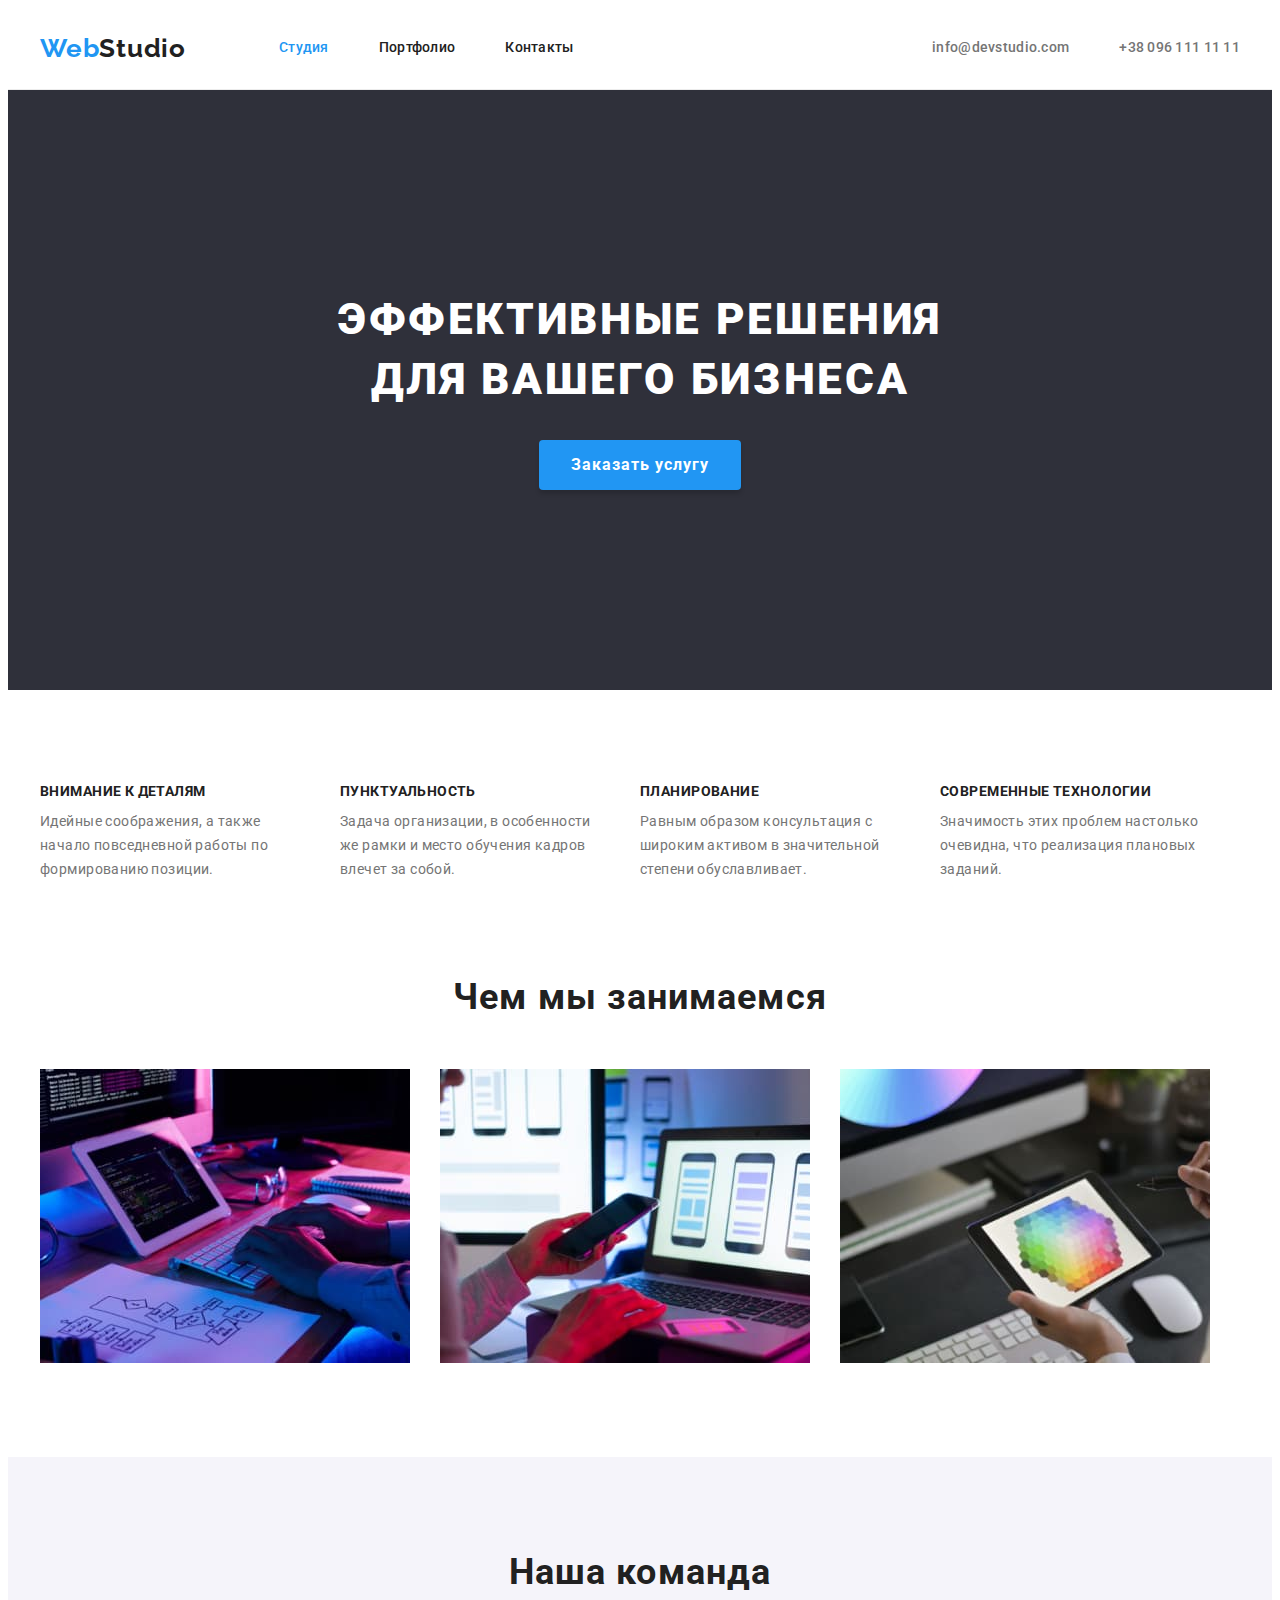
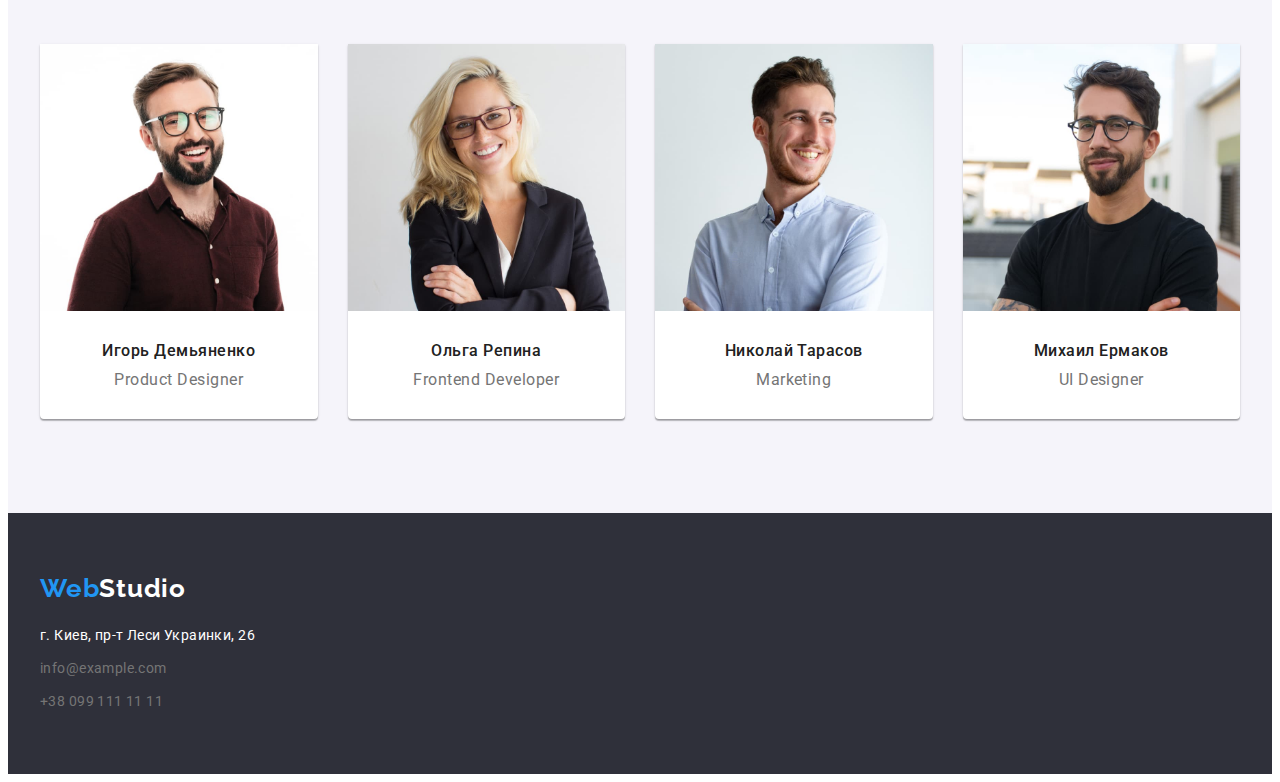
==== index.html @ cc7ea552 "скопійовано файли з минулої домашки" ====
<!DOCTYPE html>
<html lang="ru">

<head>
    <meta charset="UTF-8">
    <meta http-equiv="X-UA-Compatible" content="IE=edge">
    <meta name="viewport" content="width=device-width, initial-scale=1.0">
    <link rel="preconnect" href="https://fonts.googleapis.com">
    <link rel="preconnect" href="https://fonts.gstatic.com" crossorigin>
    <link href="https://fonts.googleapis.com/css2?family=Raleway:wght@700&family=Roboto:wght@400;500;700&display=swap" rel="stylesheet">
    <link rel="stylesheet" href="https://cdnjs.cloudflare.com/ajax/libs/modern-normalize/1.1.0/modern-normalize.min.css"
        integrity="sha512-wpPYUAdjBVSE4KJnH1VR1HeZfpl1ub8YT/NKx4PuQ5NmX2tKuGu6U/JRp5y+Y8XG2tV+wKQpNHVUX03MfMFn9Q=="
        crossorigin="anonymous" referrerpolicy="no-referrer" />
    <link rel="stylesheet" href="./css/styles.css">
    <title>Студия</title>
</head>

<body>
    <header class="header">
        <div class="container header-container">
            <nav class="header-nav">
                <a href="" class="header-logo logo">
                    <span class="logo-accent">Web</span>Studio
                </a>
                <ul class="header-nav-list list">
                    <li class="current"><a href="" class="header-link link">Студия</a></li>
                    <li class="nav-list-item"><a href="./portfolio.html" class="header-link link">Портфолио</a></li>
                    <li class="nav-list-item"><a href="" class="header-link link">Контакты</a></li>
                </ul>
            </nav>
            <ul class="header-list list">
                <li><a href="mailto:info@devstudio.com" class="header-email link">info@devstudio.com</a></li>
                <li><a href="tel:+380961111111" class="header-tel link">+38 096 111 11 11</a></li>
            </ul>
        </div>
    </header>
    <main>
        <section class="hero">
            <h1 class="hero-text">Эффективные решения для вашего бизнеса</h1>
            <button type="button" class="hero-btn">Заказать услугу</button>
        </section>
        <section class="features section">
            <div class="container">
                <h2 hidden>Особенности</h2>
                <ul class="features-list list">
                    <li class="feature-list-item">
                        <h3 class="feature-title">Внимание к деталям</h3>
                        <p class="feature-text">Идейные соображения, а также начало повседневной работы по формированию позиции.</p>
                    </li>
                    <li class="feature-list-item">
                        <h3 class="feature-title">Пунктуальность</h3>
                        <p class="feature-text">Задача организации, в особенности же рамки и место обучения кадров влечет за собой.</p>
                    </li>
                    <li class="feature-list-item">
                        <h3 class="feature-title">Планирование</h3>
                        <p class="feature-text">Равным образом консультация с широким активом в значительной степени обуславливает.</p>
                    </li>
                    <li class="feature-list-item">
                        <h3 class="feature-title">Современные технологии</h3>
                        <p class="feature-text">Значимость этих проблем настолько очевидна, что реализация плановых заданий.</p>
                    </li>
                </ul>
            </div>
        </section>
        <section class="work section">
            <div class="container">
                <h2 class="section-title">Чем мы занимаемся</h2>
                <ul class="work-list list">
                    <li class="work-list-item"><img src="./images/img.jpg" alt="Верстка" width="370" height="294"></li>
                    <li class="work-list-item"><img src="./images/img1.jpg" alt="Дизайн" width="370" height="294"></li>
                    <li class="work-list-item"><img src="./images/img2.jpg" alt="Внешнее оформление" width="370" height="294"></li>
                </ul>
            </div>
        </section>
        <section class="team section">
            <div class="container">
                <h2 class="section-title">Наша команда</h2>
                <ul class="team-list list">
                    <li class="team-list-item">
                        <img src="./images/img3.jpg" alt="Мужчина в очках и рубашке" width="270">
                        <div class="name">
                            <h3 class="team-member-name">Игорь Демьяненко</h3>
                            <p class="name-description" lang="en">Product Designer</p>
                        </div>
                    </li>
                    <li class="team-list-item">
                        <img src="./images/img4.jpg" alt="Женщина в очках" width="270">
                        <div class="name">
                            <h3 class="team-member-name">Ольга Репина</h3>
                            <p class="name-description" lang="en">Frontend Developer</p>
                        </div>
                    </li>
                    <li class="team-list-item">
                        <img src="./images/img5.jpg" alt="Мужчина в рубашке" width="270">
                        <div class="name">
                            <h3 class="team-member-name">Николай Тарасов</h3>
                            <p class="name-description" lang="en">Marketing</p>
                        </div>
                    </li>
                    <li class="team-list-item">
                        <img src="./images/img6.jpg" alt="Мужчина в очках и футболке" width="270">
                        <div class="name">
                            <h3 class="team-member-name">Михаил Ермаков</h3>
                            <p class="name-description" lang="en">UI Designer</p>
                        </div>
                    </li>
                </ul>
            </div>
        </section>
    </main>
    <footer class="footer">
        <div class="container">
            <a href="" class="footer-logo logo">
                <span class="logo-accent">Web</span>Studio
            </a>
            <address class="contacts-address">
                <ul class="contacts-list list">
                    <li class="contacts-item"><a href="https://goo.gl/maps/swwWG8n8bn1zcpLx5" target="_blank" rel="noopener nofollow noreferrer" class="address-link link">г. Киев, пр-т Леси Украинки, 26</a></li>
                    <li class="contacts-item"><a href="mailto:info@example.com" class="footer-email link">info@example.com</a></li>
                    <li class="contacts-item"><a href="tel:+380991111111" class="footer-tel link">+38 099 111 11 11</a></li>
                </ul>
            </address>
        </div>
    </footer>
</body>

</html>
---- css/styles.css ----
:root {
        --accent-color: #2196F3;
        --background-color:#2F303A;
        --main-text-color: #212121;
        --secondary-text-color: #757575;
    }
    html {
        line-height: 0;
    }
    h1, h2, h3, h4, h5, h6, p {
        margin: 0;
    }
    ul, ol {
        margin: 0;
        padding-left: 0;
    }
    button {
        cursor: pointer;
    }
    img {
        display: block;
        width: 100%;
        height: auto;
    }
    body {
        font-family: Roboto, sans-serif;
        color: var(--main-text-color);
    }
    .container {
        width: 1200px;
        padding-left: 15px;
        padding-right: 15px;
        margin: 0 auto;
       /* outline: 1px solid rgb(204, 21, 82);*/
    }
    .section {
        padding-top: 94px;
    }
    .section:not(.features) {
        padding-bottom: 94px;
    }
    .list {
        list-style: none;
        margin: 0;
        padding: 0;
    }
    .logo {
        font-family: 'Raleway', sans-serif;
        text-decoration: none;
        font-weight: 700;
        font-size: 26px;
        line-height: 1.19;
        letter-spacing: 0.03em;
    }
    /*------------------------HEADER------------------------*/
    .header-logo {
      color: inherit;
      margin-right: 93px;
    }
    .logo-accent {
        color: var(--accent-color);
    }
    .link {
        text-decoration: none;
    }
    .header {
        padding-top: 25px;
        padding-bottom: 25px;
        border-bottom: 1px solid #ececec;
    }
    .header-container {
        display: flex;
        align-items: center;
    }
    .header-nav {
        display: flex;
        align-items: center;
    }
    .header-nav-list {
        display: flex;
        align-items: center;
    }
    .header-nav-list > li:not(:last-child) {
        margin-right: 50px;
    }
    .header-list {
        display: flex;
        align-items: center;
        margin-left: auto;
    }
    .header-email {
        margin-right: 50px;
    }
    .header-link {
        color: inherit;
        font-weight: 500;
        font-size: 14px;
        line-height: 1.14;
        letter-spacing: 0.02em;
        padding-top: 32px;
        padding-bottom: 32px;
    }
    .current {
        color: var(--accent-color);
    }
    .header-link:hover,
    .header-link:focus {
        color: var(--accent-color);
    }
   .header-email,
   .header-tel {
        color: var(--secondary-text-color);
        font-weight: 500;
        font-size: 14px;
        line-height: 1.14;
        letter-spacing: 0.02em;
        padding-top: 32px;
        padding-bottom: 32px;
   }
   .header-email:hover,
   .header-tel:hover,
   .header-email:focus,
   .header-tel:focus {
       color: var(--accent-color);
   }
   /*------------------------HERO------------------------*/
   .hero {
       background-color: var(--background-color);
       padding-top: 200px;
       padding-bottom: 200px;
       text-align: center;
       
   }
   .hero-text {
        max-width: 696px;
        font-weight: 900;
        font-size: 44px;
        line-height: 1.36;
        letter-spacing: 0.06em;
        text-transform: uppercase;
        color: #ffffff; 
        margin-left: auto;
        margin-right: auto;
        margin-bottom: 30px;
   }
   .hero-btn {
        background: var(--accent-color);
        box-shadow: 0px 4px 4px rgba(0, 0, 0, 0.15);
        border-radius: 4px;
        letter-spacing: 0.06em;
        font-weight: 700;
        font-size: 16px;
        line-height: 1.9;
        font-family: inherit;
        color: #FFFFFF;
        border: none;
        padding: 10px 32px;
   }
   /*------------------------FEATURES------------------------*/
    .features-list {
        display: flex;
   }
   .feature-list-item {
       width: 270px;
   }
   .feature-list-item:not(:last-child) {
        margin-right: 30px;
   }
   .feature-title {
        font-size: 14px;
        line-height: 1.14;
        letter-spacing: 0.03em;
        text-transform: uppercase;
        margin-bottom: 10px;
   }
   .feature-text {
        font-size: 14px;
        line-height: 1.71;
        letter-spacing: 0.03em;
        color: var(--secondary-text-color);
   }
   /*------------------------WORK------------------------*/
   .work-list {
       display: flex;
   }
   .work-list-item:not(:last-child) {
       margin-right: 30px;
   }
   /*------------------------TEAM------------------------*/
   .team {
       background-color: #F5F4FA;;
   }
   .section-title {
        font-size: 36px;
        line-height: 1.2;
        text-align: center;
        letter-spacing: 0.03em;
        margin-bottom: 50px;
   }
   .team-list {
       display: flex;
   }
    .team-list-item {
        background-color: #ffffff;
        box-shadow: 0px 1px 3px rgba(0, 0, 0, 0.12), 0px 1px 1px rgba(0, 0, 0, 0.14), 0px 2px 1px rgba(0, 0, 0, 0.2);
        border-radius: 0px 0px 4px 4px;
    }
    .team-list-item:not(:last-child) {
        margin-right: 30px;
    }
    .name {
        padding-top: 30px;
        padding-bottom: 30px;
        text-align: center;
    }
   .team-member-name {
        font-weight: 500;
        font-size: 16px;
        line-height: 1.19;
        letter-spacing: 0.03em;
        margin-bottom: 10px;
   }
   .name-description {
        font-size: 16px;
        line-height: 1.19;
        letter-spacing: 0.03em;
        color: var(--secondary-text-color);
   }
    /*------------------------FOOTER------------------------*/
   .footer {
       background-color: var(--background-color);
       padding-top: 60px;
       padding-bottom: 60px;
   }
   .footer-logo {
        display: inline-block;
        color: #ffffff;
       margin-bottom: 20px;
   }
   .contacts-item:not(:last-child) {
    margin-bottom: 9px;
   }
   .contacts-address {
    font-style: normal;
   }
   .address-link {
        font-size: 14px;
        line-height: 1.7;
        letter-spacing: 0.03em;
        color: #FFFFFF;
   }
   .footer-email,
   .footer-tel {
        font-size: 14px;
        line-height: 1.7;
        letter-spacing: 0.03em;
        color: var(--secondary-text-color);
   }
   .address-link:hover, .address-link:focus,
   .footer-email:hover, .footer-email:focus,
   .footer-tel:hover, .footer-tel:focus {
       color: var(--accent-color);
   }
  /*------------------------PORTFOLIO------------------------*/
    .filter-list {
        display: flex;
        justify-content: center;
        margin-bottom: 50px;
    }
    .filter-list-item:not(:last-child) {
        margin-right: 8px;
    }
   .filter-btn {
        background-color: #F5F4FA;;
        box-shadow: 0px 3px 1px rgba(0, 0, 0, 0.1), 0px 1px 2px rgba(0, 0, 0, 0.08), 0px 2px 2px rgba(0, 0, 0, 0.12);
        border-radius: 4px;
        border: 0;
        font-family: inherit;
        font-weight: 500;
        font-size: 16px;
        line-height: 1.62;
        text-align: center;
        letter-spacing: 0.03em;
        color: var(--main-text-color);
        cursor: pointer;
        padding: 6px 22px;
    }
    .filter-btn:hover,
    .filter-btn:focus {
        background-color: var(--accent-color);
        color: #ffffff;
    }
    .examples-list {
        display: flex;
        flex-wrap: wrap;
        margin-right: -30px;
        margin-bottom: -30px;
    }
    .examples-list-item {
        background: #FFFFFF;
        border-bottom: 1px solid #EEEEEE;
        margin-right: 30px;
        margin-bottom: 30px;
    }
    .example-container {
        padding: 20px 24px;
    }
    .example-title {
        font-size: 18px;
        line-height: 2;
        letter-spacing: 0.06em;
        margin-bottom: 4px;
    }
    .example-text {
        font-size: 16px;
        line-height: 1.88;
        letter-spacing: 0.03em;
        color: var(--secondary-text-color);
    }
   .example-link {
       color: inherit;
   }
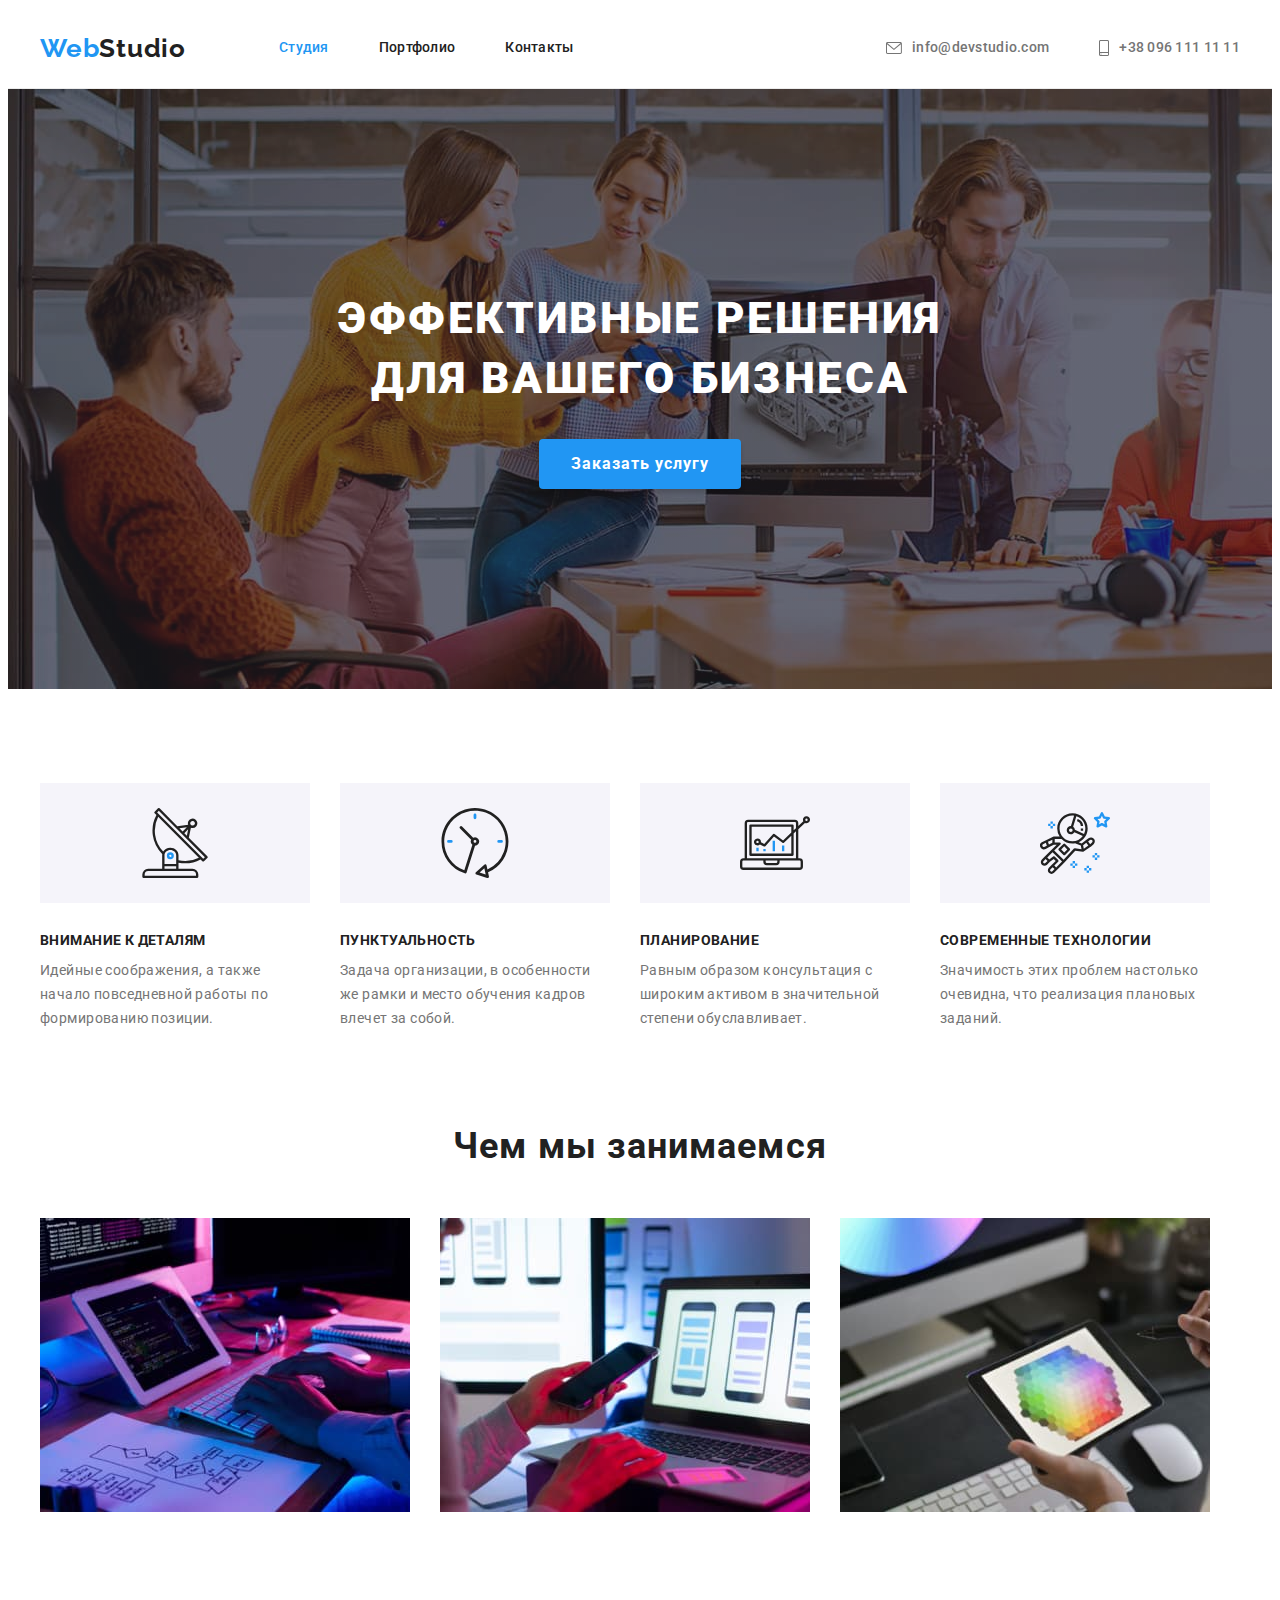
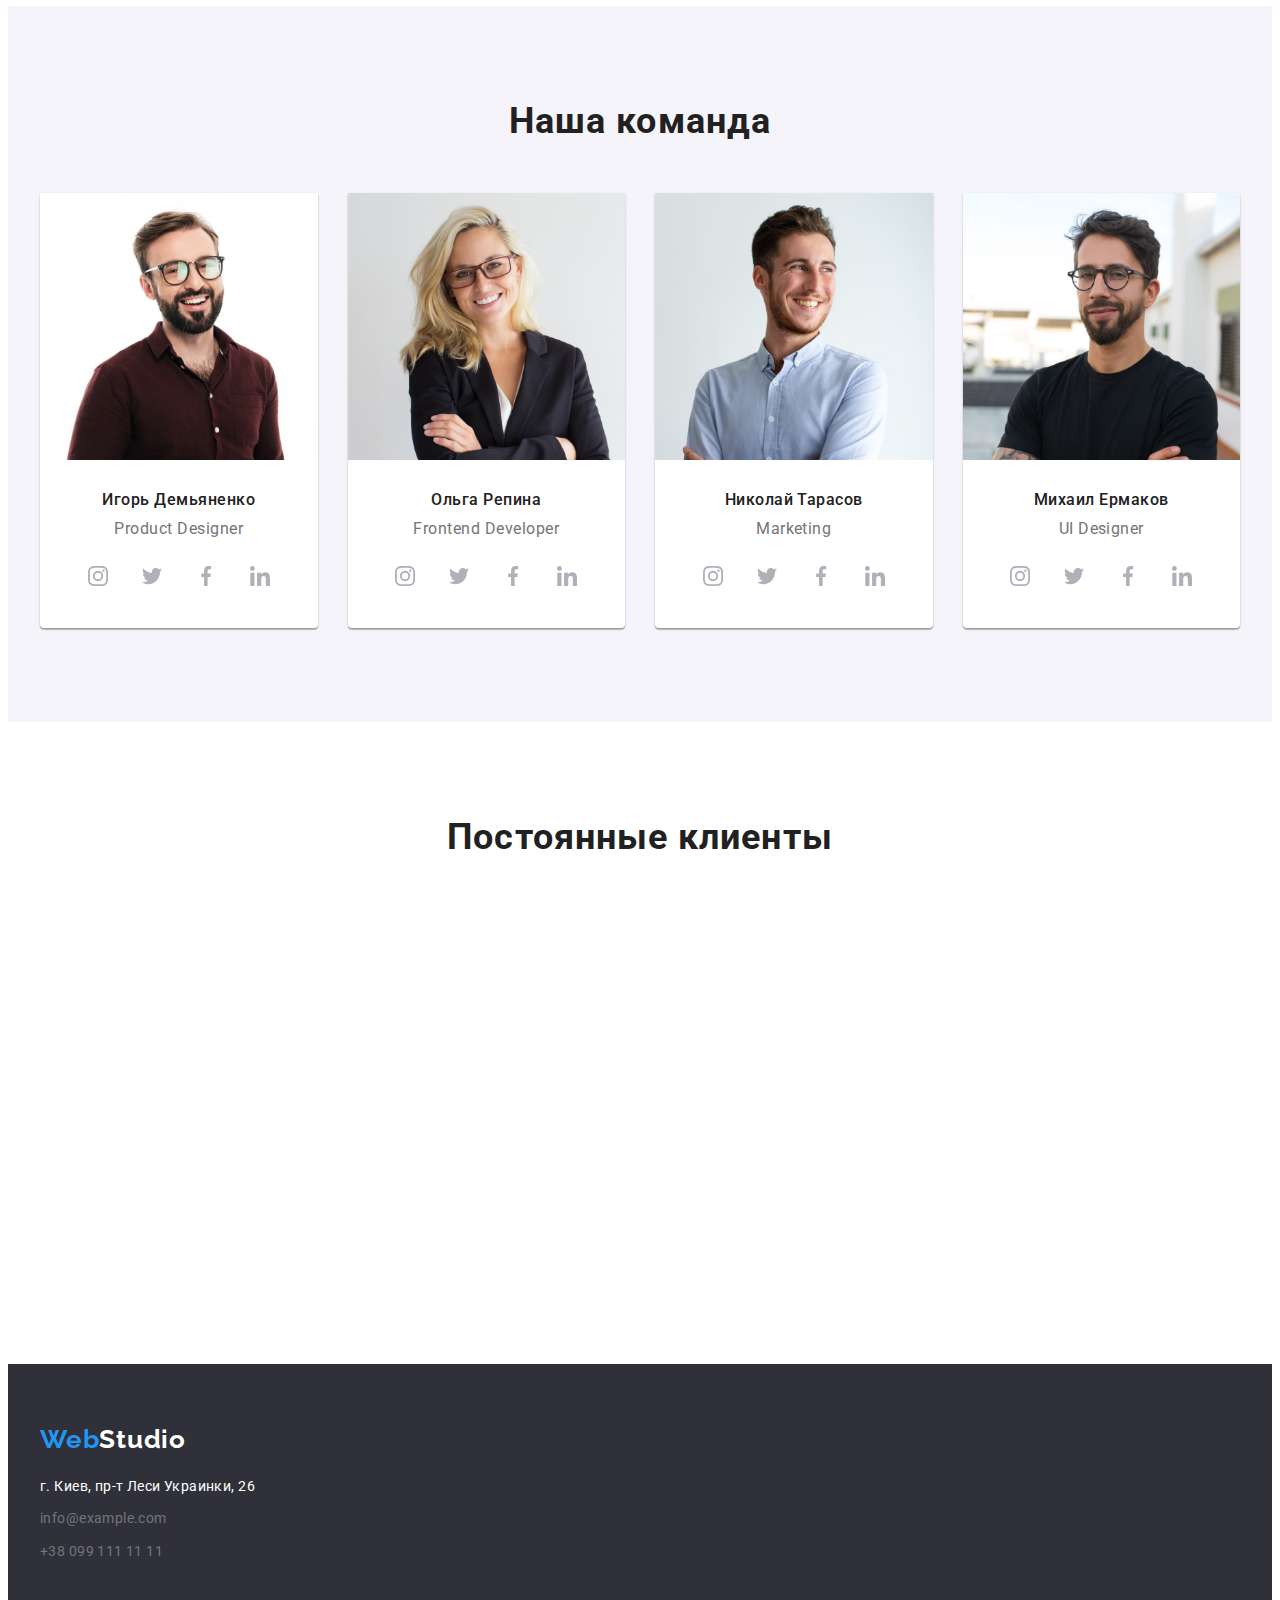
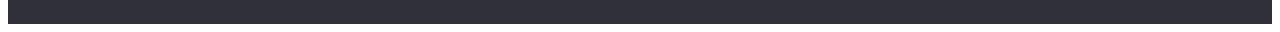
==== commit 560a28a5: "додано іконки" ====
--- a/index.html
+++ b/index.html
@@ -29,8 +29,15 @@
                 </ul>
             </nav>
             <ul class="header-list list">
-                <li><a href="mailto:info@devstudio.com" class="header-email link">info@devstudio.com</a></li>
-                <li><a href="tel:+380961111111" class="header-tel link">+38 096 111 11 11</a></li>
+                <li class="header-list-item"><a href="mailto:info@devstudio.com" class="header-email link">
+                    <svg class="header-list-icon" width="16" height="12">
+                        <use href="./images/symbol-defs.svg#envelope"></use>
+                    </svg>
+                    info@devstudio.com</a></li>
+                <li class="header-list-item"><a href="tel:+380961111111" class="header-tel link">
+                    <svg class="header-list-icon" width="10" height="16">
+                        <use href="./images/symbol-defs.svg#smartphone"></use>
+                    </svg>+38 096 111 11 11</a></li>
             </ul>
         </div>
     </header>
@@ -44,18 +51,38 @@
                 <h2 hidden>Особенности</h2>
                 <ul class="features-list list">
                     <li class="feature-list-item">
+                        <div class="feature-thumb">
+                            <svg class="feature-icon" width="70" height="70">
+                                <use href="./images/symbol-defs.svg#antenna"></use>
+                            </svg>
+                        </div>
                         <h3 class="feature-title">Внимание к деталям</h3>
                         <p class="feature-text">Идейные соображения, а также начало повседневной работы по формированию позиции.</p>
                     </li>
                     <li class="feature-list-item">
+                        <div class="feature-thumb">
+                            <svg class="feature-icon" width="70" height="70">
+                                <use href="./images/symbol-defs.svg#clock"></use>
+                            </svg>
+                        </div>
                         <h3 class="feature-title">Пунктуальность</h3>
                         <p class="feature-text">Задача организации, в особенности же рамки и место обучения кадров влечет за собой.</p>
                     </li>
                     <li class="feature-list-item">
+                        <div class="feature-thumb">
+                            <svg class="feature-icon" width="70" height="70">
+                                <use href="./images/symbol-defs.svg#diagram"></use>
+                            </svg>
+                        </div>
                         <h3 class="feature-title">Планирование</h3>
                         <p class="feature-text">Равным образом консультация с широким активом в значительной степени обуславливает.</p>
                     </li>
                     <li class="feature-list-item">
+                        <div class="feature-thumb">
+                            <svg class="feature-icon" width="70" height="70">
+                                <use href="./images/symbol-defs.svg#astronaut"></use>
+                            </svg>
+                        </div>
                         <h3 class="feature-title">Современные технологии</h3>
                         <p class="feature-text">Значимость этих проблем настолько очевидна, что реализация плановых заданий.</p>
                     </li>
@@ -81,6 +108,36 @@
                         <div class="name">
                             <h3 class="team-member-name">Игорь Демьяненко</h3>
                             <p class="name-description" lang="en">Product Designer</p>
+                            <ul class="social-links list">
+                                <li class="social-links-item">
+                                    <a href="https://www.instagram.com/" class="social-link" target="_blank">
+                                        <svg class="social-link-icon" width="20" height="20">
+                                            <use href="./images/symbol-defs.svg#instagram"></use>
+                                        </svg>
+                                    </a>
+                                </li>
+                                <li class="social-links-item">
+                                    <a href="https://twitter.com/" class="social-link" target="_blank">
+                                        <svg class="social-link-icon" width="20" height="20">
+                                            <use href="./images/symbol-defs.svg#twitter"></use>
+                                        </svg>
+                                    </a>
+                                </li>
+                                <li class="social-links-item">
+                                    <a href="https://www.facebook.com/" class="social-link" target="_blank">
+                                        <svg class="social-link-icon" width="20" height="20">
+                                            <use href="./images/symbol-defs.svg#facebook"></use>
+                                        </svg>
+                                    </a>
+                                </li>
+                                <li class="social-links-item">
+                                    <a href="https://www.linkedin.com/" class="social-link" target="_blank">
+                                        <svg class="social-link-icon" width="20" height="20">
+                                            <use href="./images/symbol-defs.svg#linkedin"></use>
+                                        </svg>
+                                    </a>
+                                </li>
+                            </ul>
                         </div>
                     </li>
                     <li class="team-list-item">
@@ -88,6 +145,36 @@
                         <div class="name">
                             <h3 class="team-member-name">Ольга Репина</h3>
                             <p class="name-description" lang="en">Frontend Developer</p>
+                            <ul class="social-links list">
+                                <li class="social-links-item">
+                                    <a href="https://www.instagram.com/" class="social-link" target="_blank">
+                                        <svg class="social-link-icon" width="20" height="20">
+                                            <use href="./images/symbol-defs.svg#instagram"></use>
+                                        </svg>
+                                    </a>
+                                </li>
+                                <li class="social-links-item">
+                                    <a href="https://twitter.com/" class="social-link" target="_blank">
+                                        <svg class="social-link-icon" width="20" height="20">
+                                            <use href="./images/symbol-defs.svg#twitter"></use>
+                                        </svg>
+                                    </a>
+                                </li>
+                                <li class="social-links-item">
+                                    <a href="https://www.facebook.com/" class="social-link" target="_blank">
+                                        <svg class="social-link-icon" width="20" height="20">
+                                            <use href="./images/symbol-defs.svg#facebook"></use>
+                                        </svg>
+                                    </a>
+                                </li>
+                                <li class="social-links-item">
+                                    <a href="https://www.linkedin.com/" class="social-link" target="_blank">
+                                        <svg class="social-link-icon" width="20" height="20">
+                                            <use href="./images/symbol-defs.svg#linkedin"></use>
+                                        </svg>
+                                    </a>
+                                </li>
+                            </ul>
                         </div>
                     </li>
                     <li class="team-list-item">
@@ -95,6 +182,36 @@
                         <div class="name">
                             <h3 class="team-member-name">Николай Тарасов</h3>
                             <p class="name-description" lang="en">Marketing</p>
+                            <ul class="social-links list">
+                                <li class="social-links-item">
+                                    <a href="https://www.instagram.com/" class="social-link" target="_blank">
+                                        <svg class="social-link-icon" width="20" height="20">
+                                            <use href="./images/symbol-defs.svg#instagram"></use>
+                                        </svg>
+                                    </a>
+                                </li>
+                                <li class="social-links-item">
+                                    <a href="https://twitter.com/" class="social-link" target="_blank">
+                                        <svg class="social-link-icon" width="20" height="20">
+                                            <use href="./images/symbol-defs.svg#twitter"></use>
+                                        </svg>
+                                    </a>
+                                </li>
+                                <li class="social-links-item">
+                                    <a href="https://www.facebook.com/" class="social-link" target="_blank">
+                                        <svg class="social-link-icon" width="20" height="20">
+                                            <use href="./images/symbol-defs.svg#facebook"></use>
+                                        </svg>
+                                    </a>
+                                </li>
+                                <li class="social-links-item">
+                                    <a href="https://www.linkedin.com/" class="social-link" target="_blank">
+                                        <svg class="social-link-icon" width="20" height="20">
+                                            <use href="./images/symbol-defs.svg#linkedin"></use>
+                                        </svg>
+                                    </a>
+                                </li>
+                            </ul>
                         </div>
                     </li>
                     <li class="team-list-item">
@@ -102,7 +219,86 @@
                         <div class="name">
                             <h3 class="team-member-name">Михаил Ермаков</h3>
                             <p class="name-description" lang="en">UI Designer</p>
-                        </div>
+                            <ul class="social-links list">
+                                <li class="social-links-item">
+                                    <a href="https://www.instagram.com/" class="social-link" target="_blank">
+                                        <svg class="social-link-icon" width="20" height="20">
+                                            <use href="./images/symbol-defs.svg#instagram"></use>
+                                        </svg>
+                                    </a>
+                                </li>
+                                <li class="social-links-item">
+                                    <a href="https://twitter.com/" class="social-link" target="_blank">
+                                        <svg class="social-link-icon" width="20" height="20">
+                                            <use href="./images/symbol-defs.svg#twitter"></use>
+                                        </svg>
+                                    </a>
+                                </li>
+                                <li class="social-links-item">
+                                    <a href="https://www.facebook.com/" class="social-link" target="_blank">
+                                        <svg class="social-link-icon" width="20" height="20">
+                                            <use href="./images/symbol-defs.svg#facebook"></use>
+                                        </svg>
+                                    </a>
+                                </li>
+                                <li class="social-links-item">
+                                    <a href="https://www.linkedin.com/" class="social-link" target="_blank">
+                                        <svg class="social-link-icon" width="20" height="20">
+                                            <use href="./images/symbol-defs.svg#linkedin"></use>
+                                        </svg>
+                                    </a>
+                                </li>
+                            </ul>
+                        </div>
+                    </li>
+                </ul>
+            </div>
+        </section>
+        <section class="clients section">
+            <div class="container">
+                <h2 class="section-title">Постоянные клиенты</h2>
+                <ul class="clients-list list">
+                    <li class="client-list-item">
+                        <a href="" class="client-link">
+                            <svg class="client-logo" width="106" height="60">
+                                <use href="./images/symbol-defs.svg#logo1"></use>
+                            </svg>
+                        </a>
+                    </li>
+                    <li class="client-list-item">
+                        <a href="" class="client-link">
+                            <svg class="client-logo" width="106" height="60">
+                                <use href="./images/symbol-defs.svg#logo2"></use>
+                            </svg>
+                        </a>
+                    </li>
+                    <li class="client-list-item">
+                        <a href="" class="client-link">
+                            <svg class="client-logo" width="106" height="60">
+                                <use href="./images/symbol-defs.svg#logo3"></use>
+                            </svg>
+                        </a>
+                    </li>
+                    <li class="client-list-item">
+                        <a href="" class="client-link">
+                            <svg class="client-logo" width="106" height="60">
+                                <use href="./images/symbol-defs.svg#logo4"></use>
+                            </svg>
+                        </a>
+                    </li>
+                    <li class="client-list-item">
+                        <a href="" class="client-link">
+                            <svg class="client-logo" width="106" height="60">
+                                <use href="./images/symbol-defs.svg#logo5"></use>
+                            </svg>
+                        </a>
+                    </li>
+                    <li class="client-list-item">
+                        <a href="" class="client-link">
+                            <svg class="client-logo" width="106" height="60">
+                                <use href="./images/symbol-defs.svg#logo6"></use>
+                            </svg>
+                        </a>
                     </li>
                 </ul>
             </div>
--- a/css/styles.css
+++ b/css/styles.css
@@ -64,8 +64,6 @@
         text-decoration: none;
     }
     .header {
-        padding-top: 25px;
-        padding-bottom: 25px;
         border-bottom: 1px solid #ececec;
     }
     .header-container {
@@ -87,9 +85,6 @@
         display: flex;
         align-items: center;
         margin-left: auto;
-    }
-    .header-email {
-        margin-right: 50px;
     }
     .header-link {
         color: inherit;
@@ -107,8 +102,14 @@
     .header-link:focus {
         color: var(--accent-color);
     }
+    .header-list-item:not(:last-child) {
+        margin-right: 50px;
+    }
    .header-email,
    .header-tel {
+        display: flex;
+        align-items: center;
+        justify-content: center;
         color: var(--secondary-text-color);
         font-weight: 500;
         font-size: 14px;
@@ -123,13 +124,22 @@
    .header-tel:focus {
        color: var(--accent-color);
    }
+   .header-list-icon {
+        margin-right: 10px;
+        fill: currentColor;
+   }
+   
    /*------------------------HERO------------------------*/
    .hero {
        background-color: var(--background-color);
+       background-image: 
+       linear-gradient(rgba(47, 48, 58, 0.4),rgba(47, 48, 58, 0.4)),
+       url(../images/hero-image.jpg);
+       max-width: 1600px;
        padding-top: 200px;
        padding-bottom: 200px;
        text-align: center;
-       
+       margin: 0 auto;
    }
    .hero-text {
         max-width: 696px;
@@ -166,11 +176,16 @@
    .feature-list-item:not(:last-child) {
         margin-right: 30px;
    }
+   .feature-thumb {
+        padding: 25px 100px;
+        background-color: #F5F4FA;
+   }
    .feature-title {
         font-size: 14px;
         line-height: 1.14;
         letter-spacing: 0.03em;
         text-transform: uppercase;
+        margin-top: 30px;
         margin-bottom: 10px;
    }
    .feature-text {
@@ -225,6 +240,34 @@
         line-height: 1.19;
         letter-spacing: 0.03em;
         color: var(--secondary-text-color);
+        margin-bottom: 16px;
+   }
+   .social-links {
+        display: flex;
+        justify-content: center;
+   }
+   .social-links-item {
+        width: 44px;
+        height: 44px;
+   }
+   .social-links-item:not(:last-child) {
+        margin-right: 10px;
+   }
+   .social-link {
+        display: flex;
+        width: 100%;
+        height: 100%;
+        border-radius: 50%;
+        color: #AFB1B8;
+        align-items: center;
+        justify-content: center;
+   }
+   .social-link:hover, .social-link:focus {
+        background-color: #2196F3;
+        color: #FFFFFF;
+   }
+   .social-link-icon {
+        fill: currentColor;
    }
     /*------------------------FOOTER------------------------*/
    .footer {
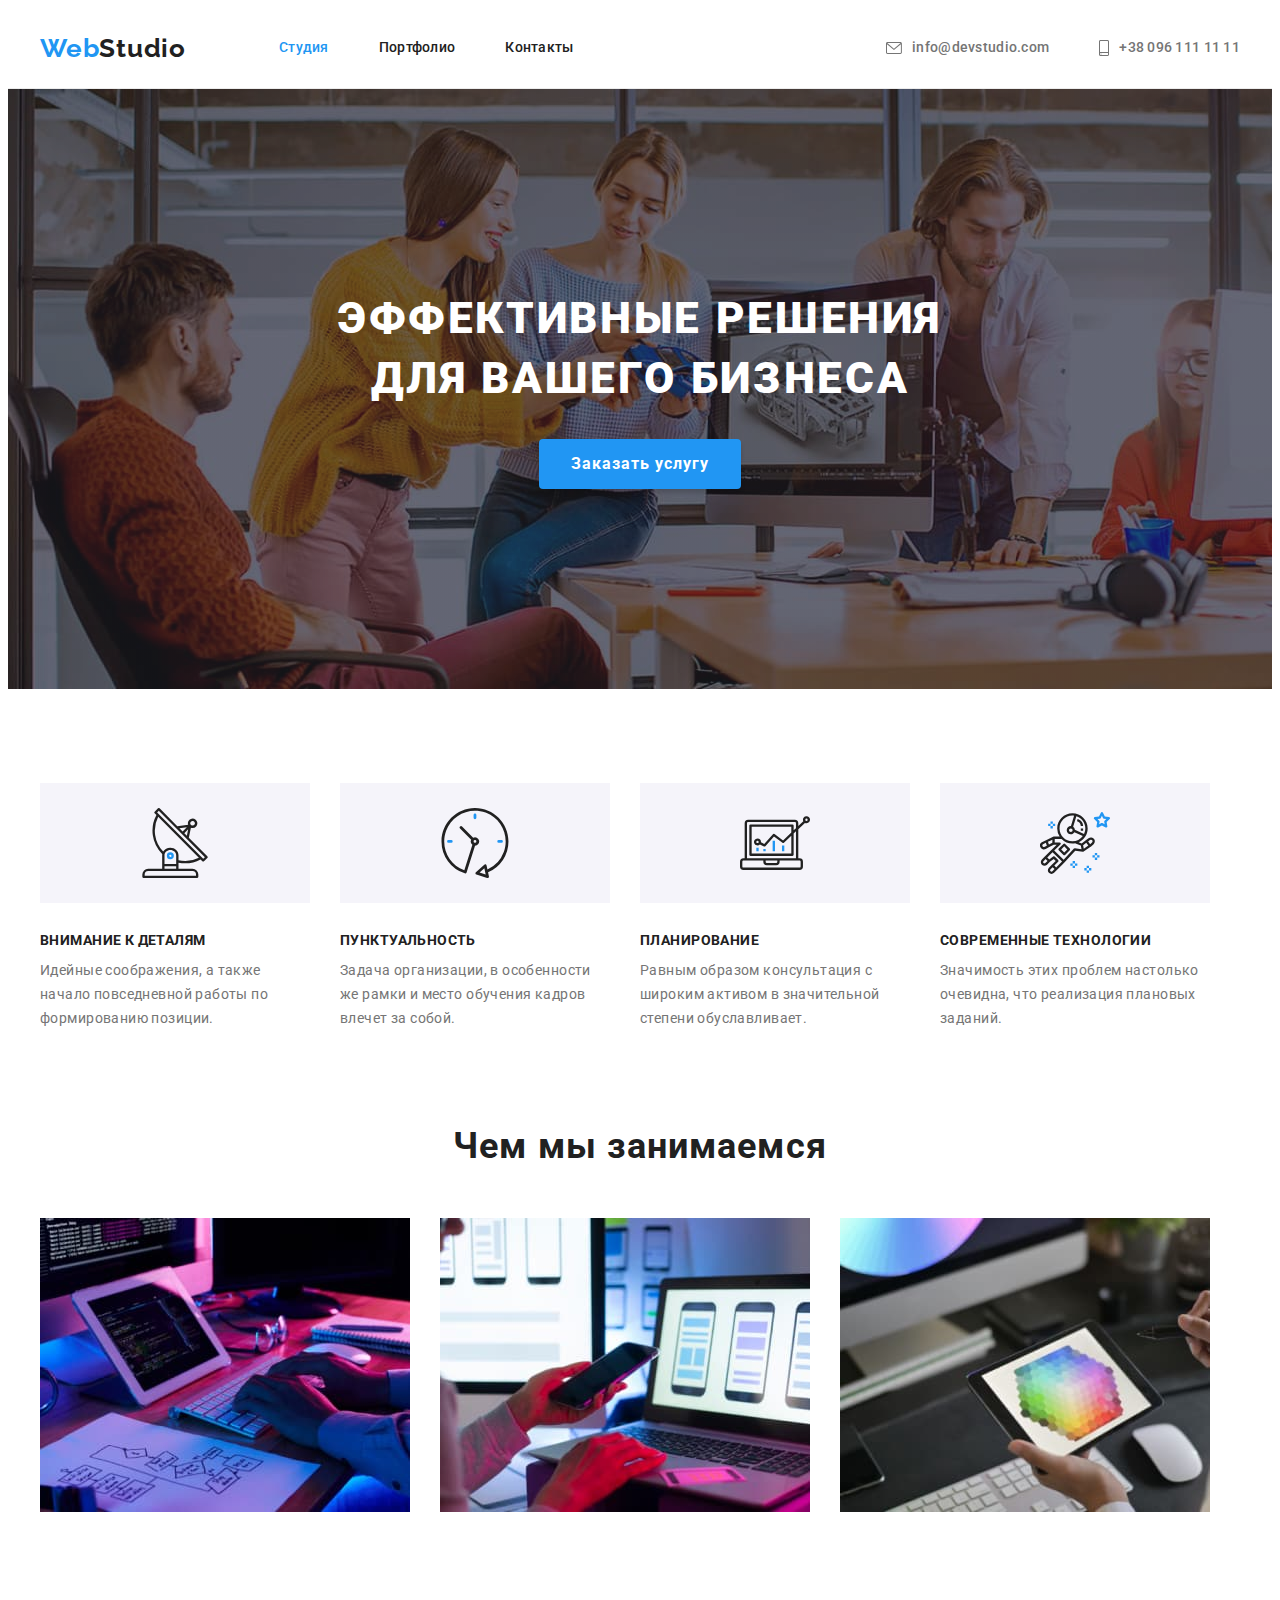
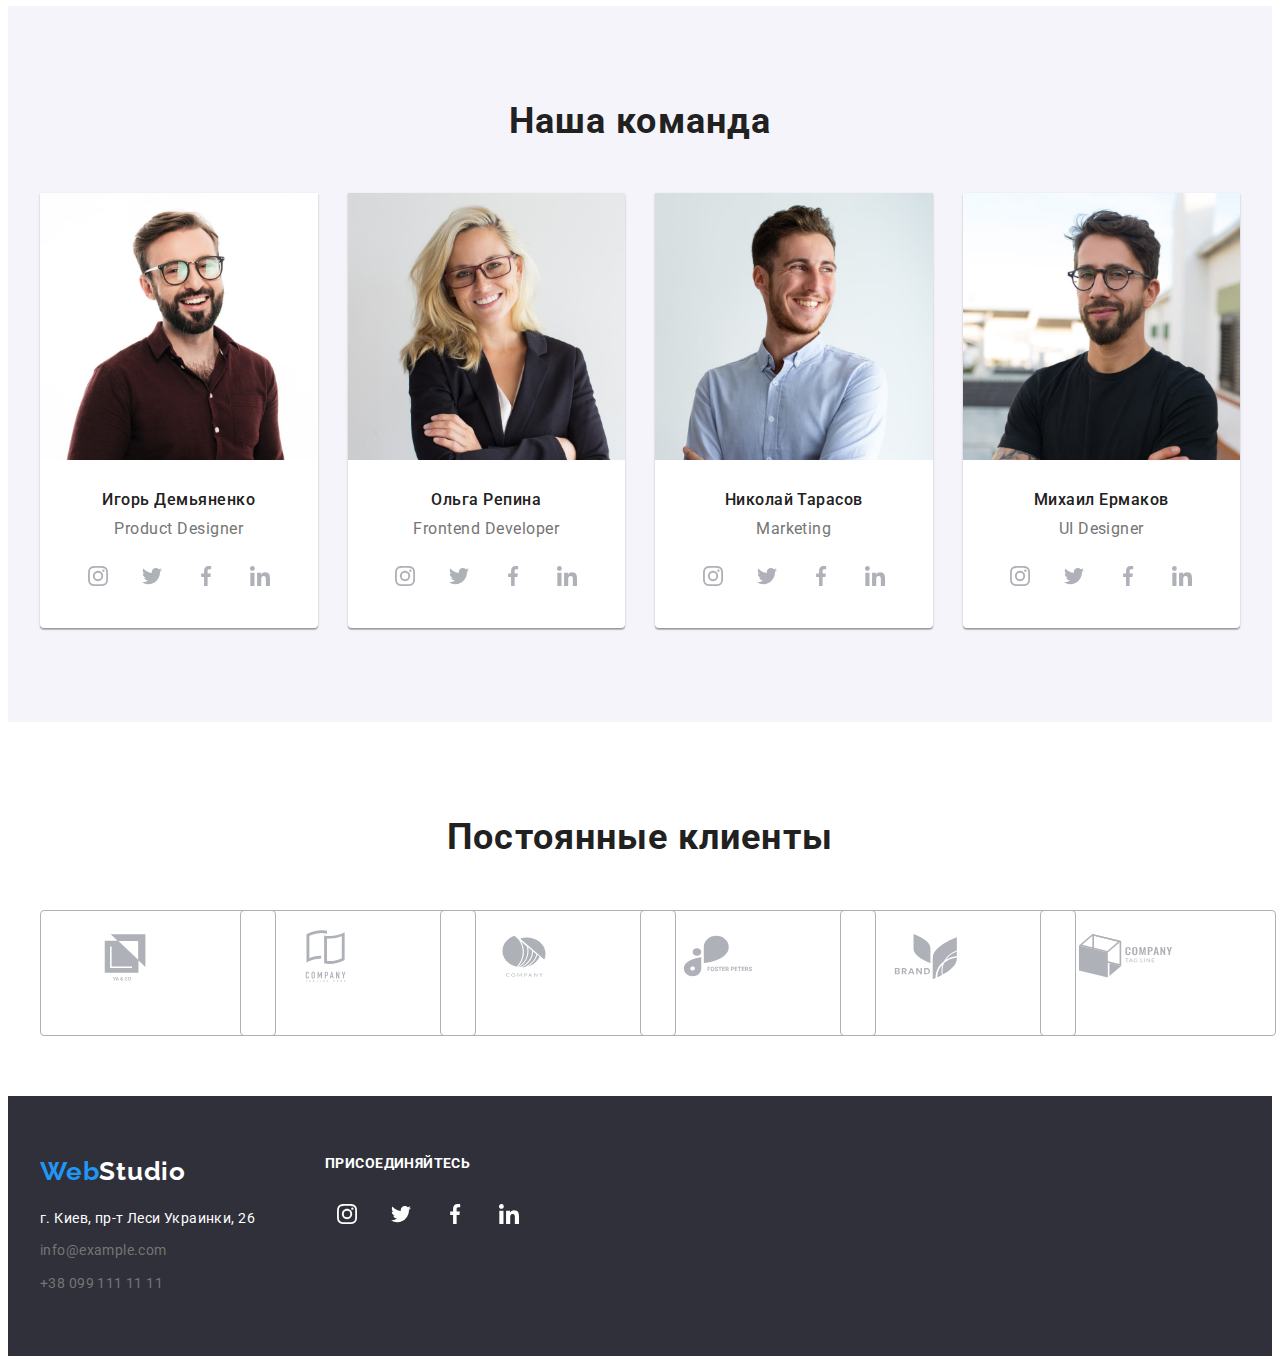
==== commit f858bba3: "Завершення сторінки студія" ====
--- a/index.html
+++ b/index.html
@@ -305,17 +305,52 @@
         </section>
     </main>
     <footer class="footer">
-        <div class="container">
-            <a href="" class="footer-logo logo">
-                <span class="logo-accent">Web</span>Studio
-            </a>
-            <address class="contacts-address">
-                <ul class="contacts-list list">
-                    <li class="contacts-item"><a href="https://goo.gl/maps/swwWG8n8bn1zcpLx5" target="_blank" rel="noopener nofollow noreferrer" class="address-link link">г. Киев, пр-т Леси Украинки, 26</a></li>
-                    <li class="contacts-item"><a href="mailto:info@example.com" class="footer-email link">info@example.com</a></li>
-                    <li class="contacts-item"><a href="tel:+380991111111" class="footer-tel link">+38 099 111 11 11</a></li>
-                </ul>
-            </address>
+        <div class="footer-box container">
+            <div class="contacts-container">
+                <a href="" class="footer-logo logo">
+                    <span class="logo-accent">Web</span>Studio
+                </a>
+                <address class="contacts-address">
+                    <ul class="contacts-list list">
+                        <li class="contacts-item"><a href="https://goo.gl/maps/swwWG8n8bn1zcpLx5" target="_blank" rel="noopener nofollow noreferrer" class="address-link link">г. Киев, пр-т Леси Украинки, 26</a></li>
+                        <li class="contacts-item"><a href="mailto:info@example.com" class="footer-email link">info@example.com</a></li>
+                        <li class="contacts-item"><a href="tel:+380991111111" class="footer-tel link">+38 099 111 11 11</a></li>
+                    </ul>
+                </address>
+            </div>
+            <div class="join-container">
+                <p class="join-caption">присоединяйтесь</p>
+                <ul class="social-links list">
+                    <li class="social-links-item">
+                        <a href="" class="social-link join-social-link">
+                            <svg class="social-link-icon" width="20" height="20">
+                                <use href="./images/symbol-defs.svg#instagram"></use>
+                            </svg>
+                        </a>
+                    </li>
+                    <li class="social-links-item">
+                        <a href="" class="social-link join-social-link">
+                            <svg class="social-link-icon" width="20" height="20">
+                                <use href="./images/symbol-defs.svg#twitter"></use>
+                            </svg>
+                        </a>
+                    </li>
+                    <li class="social-links-item">
+                        <a href="" class="social-link join-social-link">
+                            <svg class="social-link-icon" width="20" height="20">
+                                <use href="./images/symbol-defs.svg#facebook"></use>
+                            </svg>
+                        </a>
+                    </li>
+                    <li class="social-links-item ">
+                        <a href="" class="social-link join-social-link">
+                            <svg class="social-link-icon" width="20" height="20">
+                                <use href="./images/symbol-defs.svg#linkedin"></use>
+                            </svg>
+                        </a>
+                    </li>
+                </ul>
+            </div>
         </div>
     </footer>
 </body>
--- a/css/styles.css
+++ b/css/styles.css
@@ -3,6 +3,7 @@
         --background-color:#2F303A;
         --main-text-color: #212121;
         --secondary-text-color: #757575;
+        --main-icon-color: #AFB1B8;
     }
     html {
         line-height: 0;
@@ -258,7 +259,7 @@
         width: 100%;
         height: 100%;
         border-radius: 50%;
-        color: #AFB1B8;
+        color: var(--main-icon-color);
         align-items: center;
         justify-content: center;
    }
@@ -269,12 +270,46 @@
    .social-link-icon {
         fill: currentColor;
    }
+    /*------------------------CLIENTS------------------------*/
+    .clients-list {
+        display: flex;
+    }
+    .client-list-item {
+        width: 170px;
+        height: 92px;
+    }
+    .client-list-item:not(:last-child) {
+        margin-right: 30px;
+    }
+    
+    .client-link {
+        display: inline-block;
+        width: 100%;
+        height:100%;
+        border: 1px solid var(--main-icon-color);
+        border-radius: 4px;
+        color: var(--main-icon-color);
+        padding: 16px 32px;
+    }
+    .client-link:hover, .client-link:focus {
+        border: 1px solid var(--accent-color);
+        color: var(--accent-color);
+    }
+    .client-logo {
+        fill: currentColor;
+    }
     /*------------------------FOOTER------------------------*/
    .footer {
        background-color: var(--background-color);
        padding-top: 60px;
        padding-bottom: 60px;
    }
+   .footer-box {
+    display: flex;
+   }
+   .contacts-container {
+    margin-right: 70px;
+   }
    .footer-logo {
         display: inline-block;
         color: #ffffff;
@@ -303,6 +338,18 @@
    .footer-email:hover, .footer-email:focus,
    .footer-tel:hover, .footer-tel:focus {
        color: var(--accent-color);
+   }
+   .join-caption {
+        font-weight: 700;
+        font-size: 14px;
+        line-height: 1.14;
+        letter-spacing: 0.03em;
+        text-transform: uppercase;
+        color: #FFFFFF;
+        margin-bottom: 20px;
+   }
+   .social-link.join-social-link {
+        color: #FFFFFF;
    }
   /*------------------------PORTFOLIO------------------------*/
     .filter-list {
